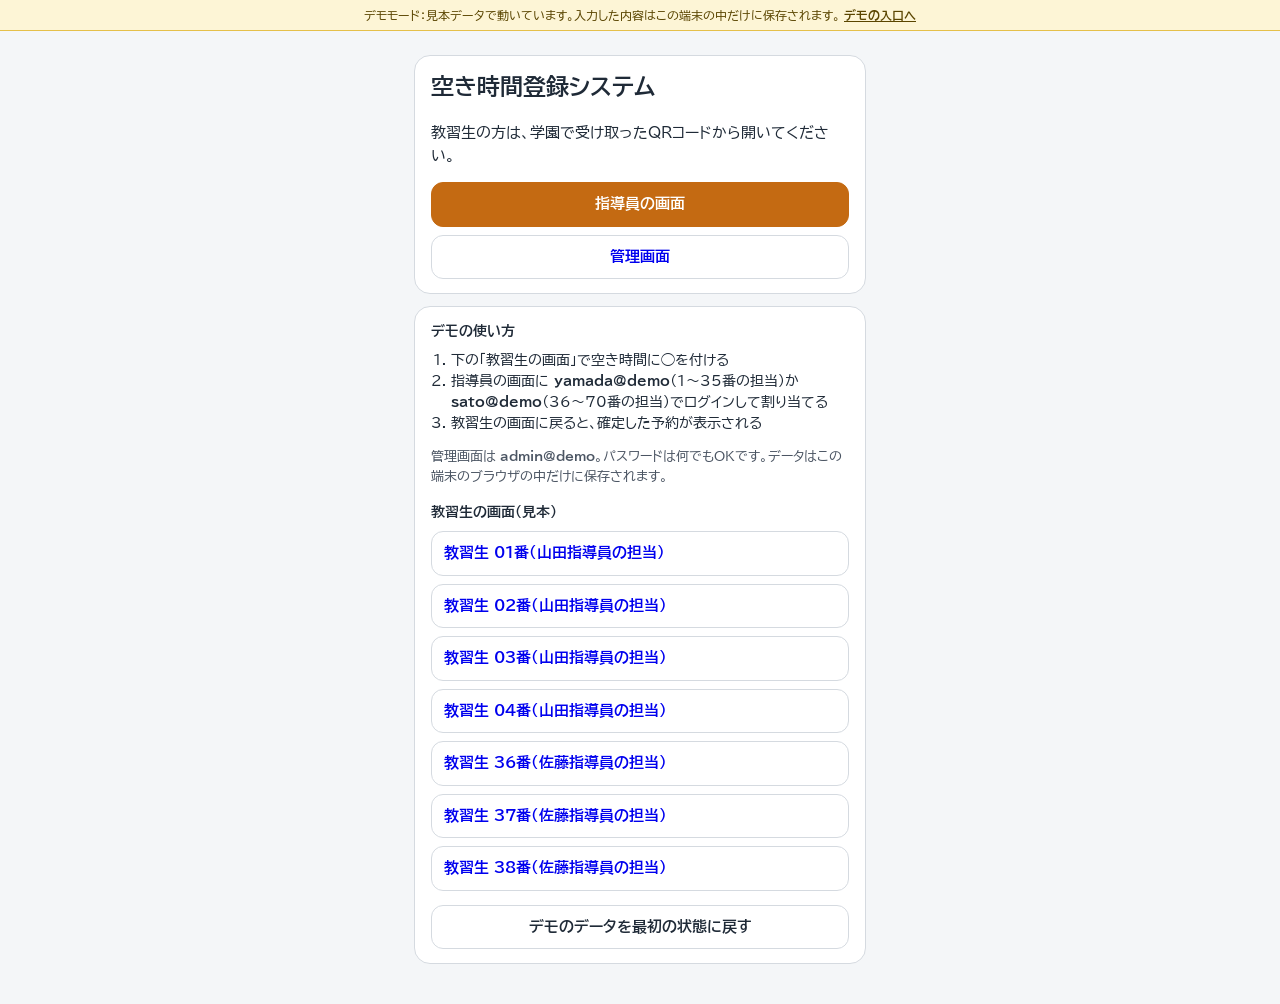
==== index.html @ 3cbebcf7 "web フォルダの中身をリポジトリ直下へ移動し、appUrl を GitHub Pages の URL に設定 - timetable/web/* をリポジトリ直下へ移動（GitHub Pages で" ====
<!doctype html>
<html lang="ja"><head><meta charset="utf-8"><meta name="viewport" content="width=device-width, initial-scale=1, viewport-fit=cover">
<title>空き時間登録システム</title>
<link rel="preconnect" href="https://fonts.googleapis.com">
<link href="https://fonts.googleapis.com/css2?family=BIZ+UDPGothic:wght@400;700&display=swap" rel="stylesheet">
<link rel="stylesheet" href="css/app.css"><link rel="icon" href="icons/icon-192.png">
<script src="js/config.js"></script></head>
<body><div class="wrap"><div id="app"><div class="loading">読み込み中…</div></div></div>
<script type="module">
import { DEMO, CFG, esc } from "./js/common.js";
import { resetDemo } from "./js/backend.js";
const app = document.getElementById("app");
let h = `<section class="panel"><div class="body"><h2 style="margin-top:0">空き時間登録システム</h2>
<p>教習生の方は、学園で受け取ったQRコードから開いてください。</p>
<div class="list"><a class="btn accent full center" style="text-decoration:none" href="instructor.html">指導員の画面</a>
<a class="btn full center" style="text-decoration:none" href="admin.html">管理画面</a></div></div></section>`;
if (DEMO) {
  const sample = [1, 2, 3, 4, 36, 37, 38].map(i => `demo-${String(i).padStart(2, "0")}`);
  h += `<section class="panel"><div class="body"><h3 style="margin-top:0">デモの使い方</h3>
  <ol style="padding-left:20px;margin:0 0 10px;font-size:14px"><li>下の「教習生の画面」で空き時間に◯を付ける</li><li>指導員の画面に <b>yamada@demo</b>（1〜35番の担当）か <b>sato@demo</b>（36〜70番の担当）でログインして割り当てる</li><li>教習生の画面に戻ると、確定した予約が表示される</li></ol>
  <p style="font-size:13px;color:var(--muted)">管理画面は <b>admin@demo</b>。パスワードは何でもOKです。データはこの端末のブラウザの中だけに保存されます。</p>
  <h3>教習生の画面（見本）</h3><div class="list">${sample.map((t, i) => `<a class="btn full" style="text-decoration:none;text-align:left" href="student.html?t=${t}">教習生 ${t.slice(5)}番（${i < 4 ? "山田" : "佐藤"}指導員の担当）</a>`).join("")}</div>
  <button class="btn full" style="margin-top:14px" id="reset">デモのデータを最初の状態に戻す</button></div></section>`;
}
app.innerHTML = h;
const r = document.getElementById("reset");
if (r) r.onclick = () => { if (confirm("デモのデータを最初の状態に戻します。よろしいですか？")) { resetDemo(); localStorage.removeItem("timetable_t"); alert("初期化しました"); } };
</script></body></html>
---- css/app.css ----
:root{
  --bg:#F4F6F8; --surface:#FFFFFF; --ink:#1F2A37; --muted:#4B5563; --line:#D5DAE0;
  --blue:#1F6FB2; --blue-soft:#E3EEF8; --orange:#C46A12; --orange-soft:#FDEEDD;
  --green:#1E7A4F; --green-soft:#E1F3EA; --lock:#7A4A12; --lv1:#2E8B57; --lv1-soft:#E3F4EA; --lv2:#C99A06; --lv2-soft:#FDF5D6; --lv3:#D0453A; --lv3-soft:#FBE4E2;
  box-sizing:border-box;
  padding-top:env(safe-area-inset-top,0px); padding-bottom:env(safe-area-inset-bottom,0px);
}
@media (prefers-color-scheme: dark){
  :root:not([data-theme="light"]){
    --bg:#12171D; --surface:#1B222B; --ink:#E8ECF1; --muted:#A7B0BB; --line:#334050;
    --blue:#6AAAE4; --blue-soft:#1C3247; --orange:#F0A35A; --orange-soft:#3A2814;
    --green:#5CC596; --green-soft:#173327; --lock:#F0C38A; --lv1:#4CC283; --lv1-soft:#163325; --lv2:#E5C04A; --lv2-soft:#3A3212; --lv3:#F07468; --lv3-soft:#3D1D1A;
  }
}
:root[data-theme="dark"]{
  --bg:#12171D; --surface:#1B222B; --ink:#E8ECF1; --muted:#A7B0BB; --line:#334050;
  --blue:#6AAAE4; --blue-soft:#1C3247; --orange:#F0A35A; --orange-soft:#3A2814;
  --green:#5CC596; --green-soft:#173327; --lock:#F0C38A; --lv1:#4CC283; --lv1-soft:#163325; --lv2:#E5C04A; --lv2-soft:#3A3212; --lv3:#F07468; --lv3-soft:#3D1D1A;
}
html{scroll-padding-top:env(safe-area-inset-top,0px)}
*,*::before,*::after{box-sizing:border-box}
body{margin:0;background:var(--bg);color:var(--ink);font-family:'BIZ UDPGothic','Hiragino Kaku Gothic ProN','Yu Gothic',sans-serif;font-size:15px;line-height:1.5}
button{font:inherit;color:inherit;cursor:pointer}
button:focus-visible,input:focus-visible{outline:3px solid var(--blue);outline-offset:2px}
.wrap{max-width:480px;margin:0 auto;padding:12px 14px 40px}
.demo-note{font-size:12px;color:var(--muted);text-align:center;margin:4px 0 10px}
.switch{display:grid;grid-template-columns:1fr 1fr;gap:4px;background:var(--surface);border:1px solid var(--line);border-radius:14px;padding:4px;position:sticky;top:env(safe-area-inset-top,0px);z-index:5}
.switch button{border:0;background:transparent;border-radius:10px;padding:10px 6px;font-weight:700;min-height:44px}
.switch button[aria-pressed="true"].s{background:var(--blue);color:#fff}
.switch button[aria-pressed="true"].i{background:var(--orange);color:#fff}
.panel{background:var(--surface);border:1px solid var(--line);border-radius:16px;margin-top:12px;overflow:hidden}
.phead{padding:14px 16px;border-bottom:1px solid var(--line);display:flex;justify-content:space-between;align-items:center;gap:10px}
.phead h2{margin:0;font-size:17px}
.phead small{color:var(--muted);font-size:12px}
.tabs{display:flex;border-bottom:1px solid var(--line)}
.tabs button{flex:1;border:0;background:transparent;padding:12px 4px;font-weight:700;color:var(--muted);border-bottom:3px solid transparent;min-height:44px;position:relative}
.tabs button[aria-selected="true"]{color:var(--blue);border-bottom-color:var(--blue)}
.dot{display:inline-block;min-width:18px;height:18px;padding:0 5px;border-radius:9px;background:var(--orange);color:#fff;font-size:11px;line-height:18px;margin-left:4px}
.body{padding:14px 16px}
.banner{border-radius:12px;padding:10px 12px;font-size:13px;margin-bottom:12px}
.banner.warn{background:var(--orange-soft);color:var(--ink)}
.banner.info{background:var(--blue-soft)}
.banner.ok{background:var(--green-soft)}
.months{display:flex;gap:8px;margin-bottom:10px}
.chip{border:1.5px solid var(--line);background:var(--surface);border-radius:999px;padding:7px 14px;min-height:40px;font-weight:700}
.chip[aria-pressed="true"]{border-color:var(--blue);background:var(--blue-soft);color:var(--blue)}
.chip.o[aria-pressed="true"]{border-color:var(--orange);background:var(--orange-soft);color:var(--orange)}
.gridwrap{overflow-x:auto;margin:0 -4px;padding:0 4px}
table.cal{border-collapse:separate;border-spacing:3px;font-size:12px}
.cal th{color:var(--muted);font-weight:400;padding:0 2px;white-space:nowrap}
.cal th.day{text-align:right;padding-right:6px}
.cal th.sat{color:var(--blue)} .cal th.sun{color:#C0392B}
.cell{width:30px;height:30px;border-radius:7px;border:1.5px solid var(--line);background:transparent;padding:0;display:flex;align-items:center;justify-content:center;font-size:13px;font-weight:700}
.cell.on{background:var(--blue);border-color:var(--blue);color:#fff}
.cell.booked{background:var(--orange-soft);border-color:var(--orange);color:var(--lock)}
.cell.req{background:repeating-linear-gradient(45deg,var(--orange-soft),var(--orange-soft) 4px,transparent 4px,transparent 8px);border-color:var(--orange);color:var(--lock)}
.legend{display:flex;flex-wrap:wrap;gap:12px;font-size:12px;color:var(--muted);margin:10px 0}
.legend span{display:inline-flex;align-items:center;gap:5px}
.sw{width:14px;height:14px;border-radius:4px;border:1.5px solid var(--line);display:inline-block}
.tools{display:grid;grid-template-columns:1fr 1fr;gap:8px;margin-top:6px}
.btn{border:1.5px solid var(--line);background:var(--surface);border-radius:12px;padding:10px 12px;min-height:44px;font-weight:700}
.btn.primary{background:var(--blue);border-color:var(--blue);color:#fff}
.btn.accent{background:var(--orange);border-color:var(--orange);color:#fff}
.btn.full{width:100%}
.btn:disabled{opacity:.45;cursor:not-allowed}
.list{display:flex;flex-direction:column;gap:8px}
.item{border:1px solid var(--line);border-radius:12px;padding:10px 12px;display:flex;justify-content:space-between;align-items:center;gap:10px}
.item .t{font-weight:700}
.item .s{font-size:12px;color:var(--muted)}
.tag{font-size:11px;font-weight:700;border-radius:6px;padding:2px 6px;white-space:nowrap}
.tag.new{background:var(--orange);color:#fff}
.tag.ok{background:var(--green-soft);color:var(--green)}
.tag.wait{background:var(--orange-soft);color:var(--lock)}
.tag.draft{background:var(--blue-soft);color:var(--blue)}
h3{font-size:14px;margin:16px 0 8px}
.hist{font-size:13px;color:var(--muted);display:flex;flex-direction:column;gap:6px}
.chips{display:flex;gap:6px;overflow-x:auto;padding-bottom:4px}
.chips .chip{flex-shrink:0;padding:6px 10px;min-height:44px;font-size:13px}
.chip .n{display:block;font-size:11px;font-weight:400;color:var(--muted)}
.field{display:flex;flex-direction:column;gap:4px;margin-bottom:10px}
.field label{font-size:13px;font-weight:700}
.field input{border:1.5px solid var(--line);border-radius:10px;padding:10px 12px;font:inherit;background:var(--surface);color:var(--ink);min-height:44px}
.sheet-bg{position:fixed;inset:0;background:rgba(0,0,0,.4);display:flex;align-items:flex-end;justify-content:center;z-index:20}
.sheet{background:var(--surface);width:100%;max-width:480px;border-radius:18px 18px 0 0;padding:18px 16px calc(18px + env(safe-area-inset-bottom,0px))}
.sheet h3{margin-top:0;font-size:16px}
.push{position:fixed;left:50%;top:calc(10px + env(safe-area-inset-top,0px));transform:translate(-50%,-140%);width:min(440px,calc(100% - 20px));background:var(--surface);border:1px solid var(--line);border-radius:16px;box-shadow:0 10px 30px rgba(0,0,0,.18);padding:12px 14px;display:flex;gap:10px;align-items:flex-start;z-index:30;transition:transform .45s cubic-bezier(.2,.9,.3,1.2);text-align:left;border-left:0}
.push.show{transform:translate(-50%,0)}
.push .ic{width:34px;height:34px;border-radius:9px;background:var(--blue);display:flex;align-items:center;justify-content:center;flex-shrink:0}
.push.orange .ic{background:var(--orange)}
.push .pt{font-size:12px;color:var(--muted)}
.push .pb{font-size:14px;font-weight:700}
.toast{position:fixed;left:50%;bottom:calc(18px + env(safe-area-inset-bottom,0px));transform:translateX(-50%);background:var(--ink);color:var(--bg);border-radius:10px;padding:10px 14px;font-size:13px;z-index:25;max-width:calc(100% - 24px)}
@media (prefers-reduced-motion: reduce){.push{transition:none}}

.sum{display:grid;grid-template-columns:repeat(3,1fr);gap:6px;margin-bottom:12px}
.sum div{background:var(--bg);border-radius:10px;padding:8px;text-align:center;font-size:12px;color:var(--muted)}
.sum b{display:block;font-size:18px;color:var(--ink)}
.sum .alert b{color:var(--orange)}
.seg{display:grid;grid-template-columns:1fr 1fr;gap:4px;background:var(--bg);border-radius:12px;padding:4px;margin-bottom:10px}
.seg button{border:0;background:transparent;border-radius:9px;padding:8px;font-weight:700;min-height:44px;color:var(--muted)}
.seg button[aria-pressed="true"]{background:var(--surface);color:var(--orange);box-shadow:0 1px 3px rgba(0,0,0,.12)}
table.wk{border-collapse:separate;border-spacing:3px;width:100%;table-layout:fixed;font-size:12px}
.wk th{color:var(--muted);font-weight:400}
.wk th.pl{width:44px;text-align:right;padding-right:4px;line-height:1.2}
.wk th.pl small{display:block;font-size:10px}
.wc{width:100%;height:40px;border-radius:7px;border:1.5px solid var(--line);background:transparent;padding:0;font-size:12px;font-weight:700;line-height:1.15}
.wc.lv1{background:var(--lv1-soft);border-color:var(--lv1)} .wc.lv2{background:var(--lv2-soft);border-color:var(--lv2)} .wc.lv3{background:var(--lv3-soft);border-color:var(--lv3)}
.wc .bar{display:block;height:5px;margin:3px 5px 0;border-radius:3px;background:var(--line);overflow:hidden}
.wc .bar i{display:block;height:100%;border-radius:3px}
.wc.lv1 .bar i{background:var(--lv1)} .wc.lv2 .bar i{background:var(--lv2)} .wc.lv3 .bar i{background:var(--lv3)}
.heatleg{display:flex;flex-wrap:wrap;gap:10px;font-size:12px;color:var(--muted);margin-bottom:6px;align-items:center}
.heatleg span{display:inline-flex;align-items:center;gap:4px}
.heatleg i{width:14px;height:14px;border-radius:4px;display:inline-block;border:1.5px solid}
.wc.bk{background:var(--orange);border-color:var(--orange);color:#fff}
.wc.bk.draft{background:var(--orange-soft);color:var(--lock)}
.wc.cand{background:var(--blue);border-color:var(--blue);color:#fff}
.wc.off{opacity:.35}
.wc small{display:block;font-weight:400;font-size:10px}
.picking{display:flex;justify-content:space-between;align-items:center;gap:8px;background:var(--blue-soft);border-radius:10px;padding:8px 10px;margin-bottom:8px;font-size:13px}
.slist{display:flex;flex-direction:column;gap:6px;margin-top:10px}
.srow{border:1px solid var(--line);border-radius:10px;padding:8px 10px;display:flex;justify-content:space-between;align-items:center;gap:8px;background:var(--surface);text-align:left;width:100%}
.srow[aria-pressed="true"]{border-color:var(--blue);background:var(--blue-soft)}
.srow .t{font-weight:700}
.srow .s{font-size:12px;color:var(--muted)}
.cnt{font-size:12px;font-weight:700;border-radius:6px;padding:2px 7px;white-space:nowrap}
.cnt.zero{background:var(--orange-soft);color:var(--lock)}
.cnt.some{background:var(--green-soft);color:var(--green)}
.sheet .list{max-height:55vh;overflow:auto}
.guide{font-size:13px;background:var(--surface);border:1px dashed var(--line);border-radius:12px;padding:10px 12px;margin-top:12px;color:var(--muted)}
.guide ol{margin:4px 0 0;padding-left:20px}

/* ---- 本番用の追加 ---- */
.topbar{display:flex;justify-content:space-between;align-items:center;gap:8px;margin-bottom:10px}
.topbar h1{font-size:16px;margin:0}
.topbar small{color:var(--muted);font-size:12px}
.linkbtn{border:0;background:none;color:var(--blue);font-weight:700;padding:8px;min-height:44px}
.center{text-align:center}
.err{background:var(--orange-soft);border-radius:12px;padding:14px;margin-top:20px}
.weeknav{display:flex;justify-content:space-between;align-items:center;gap:8px;margin-bottom:10px}
.weeknav b{font-size:15px}
.tag.late{background:var(--orange-soft);color:var(--lock)}
table.adm{border-collapse:collapse;width:100%;font-size:13px}
.adm th,.adm td{border-bottom:1px solid var(--line);padding:6px 4px;text-align:left;vertical-align:middle}
.adm th{color:var(--muted);font-weight:400;font-size:12px}
.row{display:grid;grid-template-columns:1fr 1fr;gap:8px}
select{border:1.5px solid var(--line);border-radius:10px;padding:10px 12px;font:inherit;background:var(--surface);color:var(--ink);min-height:44px}
.wrap.wide{max-width:960px}
.loading{color:var(--muted);text-align:center;padding:30px 0}
@media print{.noprint{display:none!important} body{background:#fff}}

.wc.cand.hw{background:var(--orange);border-color:var(--orange)}
.wc.cand.kk{background:var(--green);border-color:var(--green)}
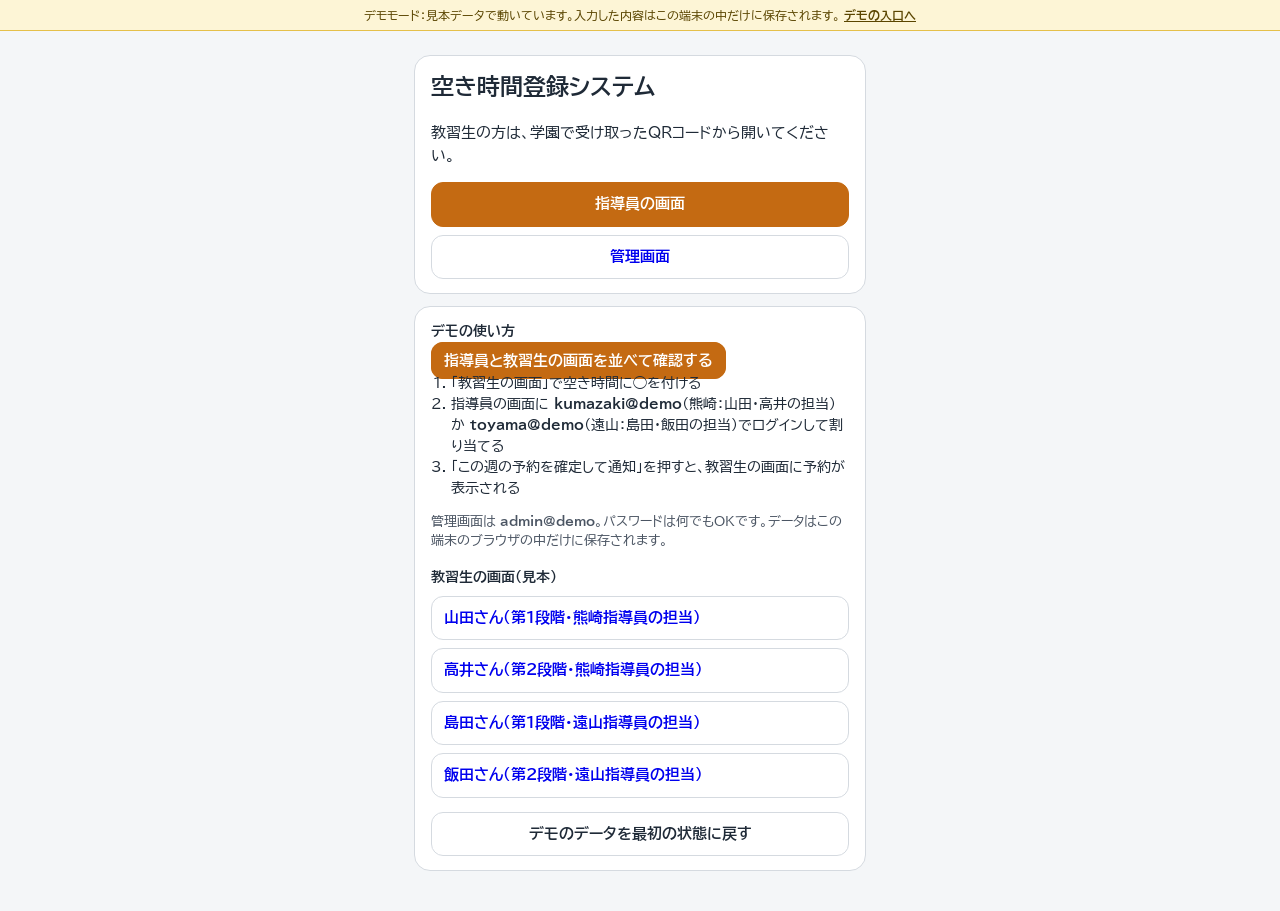
==== commit 754a0f81: "締切後は◯を外せないように、外された◯の警告、デモを4人に、2画面を並べる確認ページ - 教習生：締切を過ぎた月は◯を付けられるが外せない（config.noRemoveAfterDeadline）。" ====
--- a/index.html
+++ b/index.html
@@ -7,7 +7,7 @@
 <script src="js/config.js"></script></head>
 <body><div class="wrap"><div id="app"><div class="loading">読み込み中…</div></div></div>
 <script type="module">
-import { DEMO, CFG, esc } from "./js/common.js";
+import { DEMO, CFG, esc, DEMO_STUDENTS, DEMO_USERS } from "./js/common.js";
 import { resetDemo } from "./js/backend.js";
 const app = document.getElementById("app");
 let h = `<section class="panel"><div class="body"><h2 style="margin-top:0">空き時間登録システム</h2>
@@ -15,11 +15,12 @@
 <div class="list"><a class="btn accent full center" style="text-decoration:none" href="instructor.html">指導員の画面</a>
 <a class="btn full center" style="text-decoration:none" href="admin.html">管理画面</a></div></div></section>`;
 if (DEMO) {
-  const sample = [1, 2, 3, 4, 36, 37, 38].map(i => `demo-${String(i).padStart(2, "0")}`);
+  const ins = Object.fromEntries(Object.values(DEMO_USERS).map(u => [u.uid, u.name]));
   h += `<section class="panel"><div class="body"><h3 style="margin-top:0">デモの使い方</h3>
-  <ol style="padding-left:20px;margin:0 0 10px;font-size:14px"><li>下の「教習生の画面」で空き時間に◯を付ける</li><li>指導員の画面に <b>yamada@demo</b>（1〜35番の担当）か <b>sato@demo</b>（36〜70番の担当）でログインして割り当てる</li><li>教習生の画面に戻ると、確定した予約が表示される</li></ol>
+  <a class="btn accent full center" style="text-decoration:none;margin-bottom:10px" href="demo.html">指導員と教習生の画面を並べて確認する</a>
+  <ol style="padding-left:20px;margin:0 0 10px;font-size:14px"><li>「教習生の画面」で空き時間に◯を付ける</li><li>指導員の画面に <b>kumazaki@demo</b>（熊崎：山田・高井の担当）か <b>toyama@demo</b>（遠山：島田・飯田の担当）でログインして割り当てる</li><li>「この週の予約を確定して通知」を押すと、教習生の画面に予約が表示される</li></ol>
   <p style="font-size:13px;color:var(--muted)">管理画面は <b>admin@demo</b>。パスワードは何でもOKです。データはこの端末のブラウザの中だけに保存されます。</p>
-  <h3>教習生の画面（見本）</h3><div class="list">${sample.map((t, i) => `<a class="btn full" style="text-decoration:none;text-align:left" href="student.html?t=${t}">教習生 ${t.slice(5)}番（${i < 4 ? "山田" : "佐藤"}指導員の担当）</a>`).join("")}</div>
+  <h3>教習生の画面（見本）</h3><div class="list">${DEMO_STUDENTS.map(s => `<a class="btn full" style="text-decoration:none;text-align:left" href="student.html?t=${s.tok}">${esc(s.name)}さん（第${s.stage}段階・${esc(ins[s.instructorUid])}指導員の担当）</a>`).join("")}</div>
   <button class="btn full" style="margin-top:14px" id="reset">デモのデータを最初の状態に戻す</button></div></section>`;
 }
 app.innerHTML = h;
--- a/css/app.css
+++ b/css/app.css
@@ -114,6 +114,7 @@
 .heatleg i{width:14px;height:14px;border-radius:4px;display:inline-block;border:1.5px solid}
 .wc.bk{background:var(--orange);border-color:var(--orange);color:#fff}
 .wc.bk.draft{background:var(--orange-soft);color:var(--lock)}
+.wc.bk.gone{background:var(--lv3-soft);border-color:var(--lv3);color:var(--lv3)}
 .wc.cand{background:var(--blue);border-color:var(--blue);color:#fff}
 .wc.off{opacity:.35}
 .wc small{display:block;font-weight:400;font-size:10px}
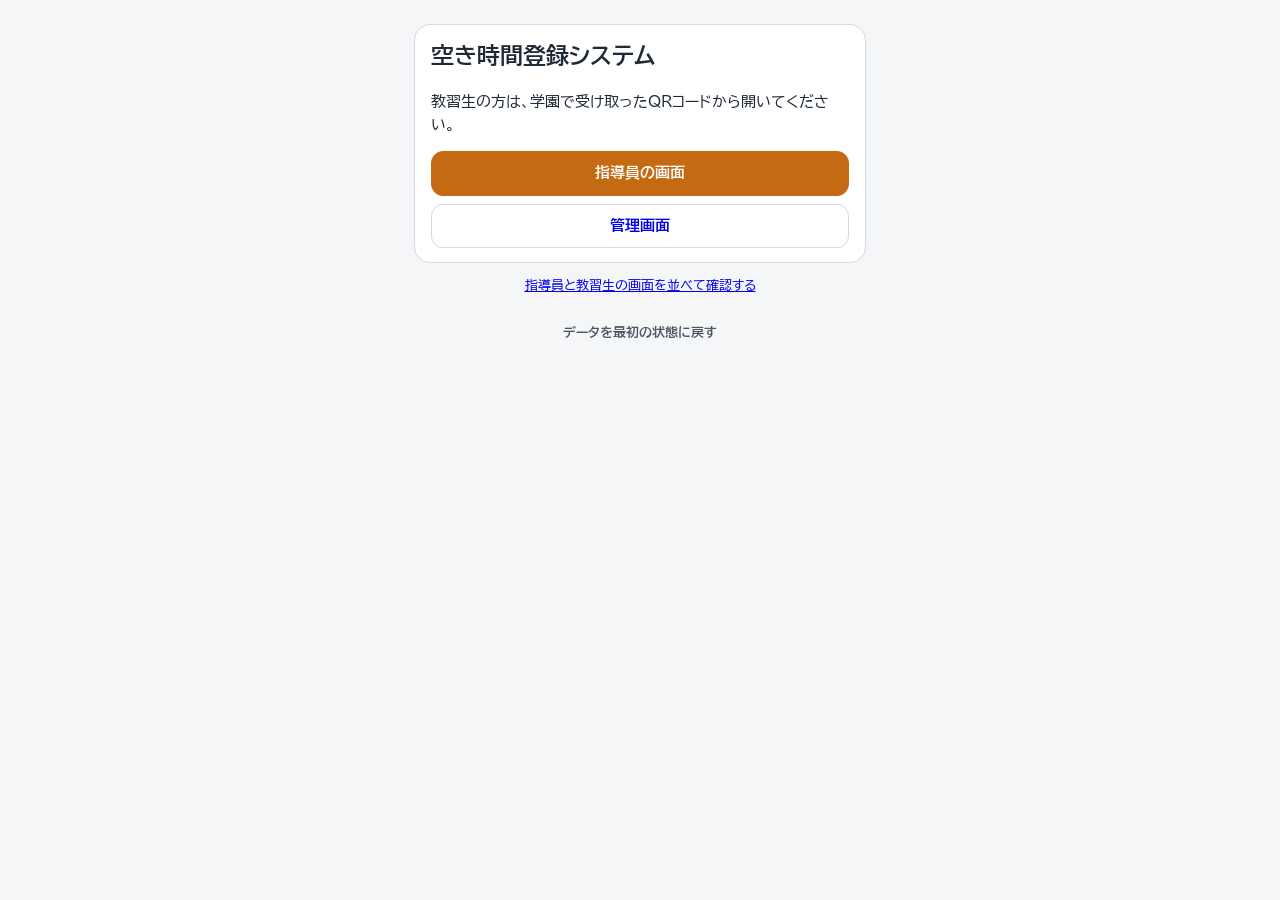
==== commit 078425b0: "画面から「デモ」の表示を消して、本番と同じ見た目にする - デモの帯・ログイン画面のデモ用ヒント・入口ページのデモ説明を削除 - 仮のログインを kumazaki@local / toyama@loc" ====
--- a/index.html
+++ b/index.html
@@ -7,7 +7,7 @@
 <script src="js/config.js"></script></head>
 <body><div class="wrap"><div id="app"><div class="loading">読み込み中…</div></div></div>
 <script type="module">
-import { DEMO, CFG, esc, DEMO_STUDENTS, DEMO_USERS } from "./js/common.js";
+import { DEMO, CFG, esc } from "./js/common.js";
 import { resetDemo } from "./js/backend.js";
 const app = document.getElementById("app");
 let h = `<section class="panel"><div class="body"><h2 style="margin-top:0">空き時間登録システム</h2>
@@ -15,15 +15,11 @@
 <div class="list"><a class="btn accent full center" style="text-decoration:none" href="instructor.html">指導員の画面</a>
 <a class="btn full center" style="text-decoration:none" href="admin.html">管理画面</a></div></div></section>`;
 if (DEMO) {
-  const ins = Object.fromEntries(Object.values(DEMO_USERS).map(u => [u.uid, u.name]));
-  h += `<section class="panel"><div class="body"><h3 style="margin-top:0">デモの使い方</h3>
-  <a class="btn accent full center" style="text-decoration:none;margin-bottom:10px" href="demo.html">指導員と教習生の画面を並べて確認する</a>
-  <ol style="padding-left:20px;margin:0 0 10px;font-size:14px"><li>「教習生の画面」で空き時間に◯を付ける</li><li>指導員の画面に <b>kumazaki@demo</b>（熊崎：山田・高井の担当）か <b>toyama@demo</b>（遠山：島田・飯田の担当）でログインして割り当てる</li><li>「この週の予約を確定して通知」を押すと、教習生の画面に予約が表示される</li></ol>
-  <p style="font-size:13px;color:var(--muted)">管理画面は <b>admin@demo</b>。パスワードは何でもOKです。データはこの端末のブラウザの中だけに保存されます。</p>
-  <h3>教習生の画面（見本）</h3><div class="list">${DEMO_STUDENTS.map(s => `<a class="btn full" style="text-decoration:none;text-align:left" href="student.html?t=${s.tok}">${esc(s.name)}さん（第${s.stage}段階・${esc(ins[s.instructorUid])}指導員の担当）</a>`).join("")}</div>
-  <button class="btn full" style="margin-top:14px" id="reset">デモのデータを最初の状態に戻す</button></div></section>`;
+  // Firebaseに切り替える前（データはこの端末の中だけ）の間だけ出す
+  h += `<p class="center" style="font-size:13px"><a href="check.html">指導員と教習生の画面を並べて確認する</a></p>
+  <p class="center"><button class="linkbtn" id="reset" style="font-size:13px;color:var(--muted)">データを最初の状態に戻す</button></p>`;
 }
 app.innerHTML = h;
 const r = document.getElementById("reset");
-if (r) r.onclick = () => { if (confirm("デモのデータを最初の状態に戻します。よろしいですか？")) { resetDemo(); localStorage.removeItem("timetable_t"); alert("初期化しました"); } };
+if (r) r.onclick = () => { if (confirm("この端末のデータを最初の状態に戻します。よろしいですか？")) { resetDemo(); localStorage.removeItem("timetable_t"); alert("初期化しました"); } };
 </script></body></html>
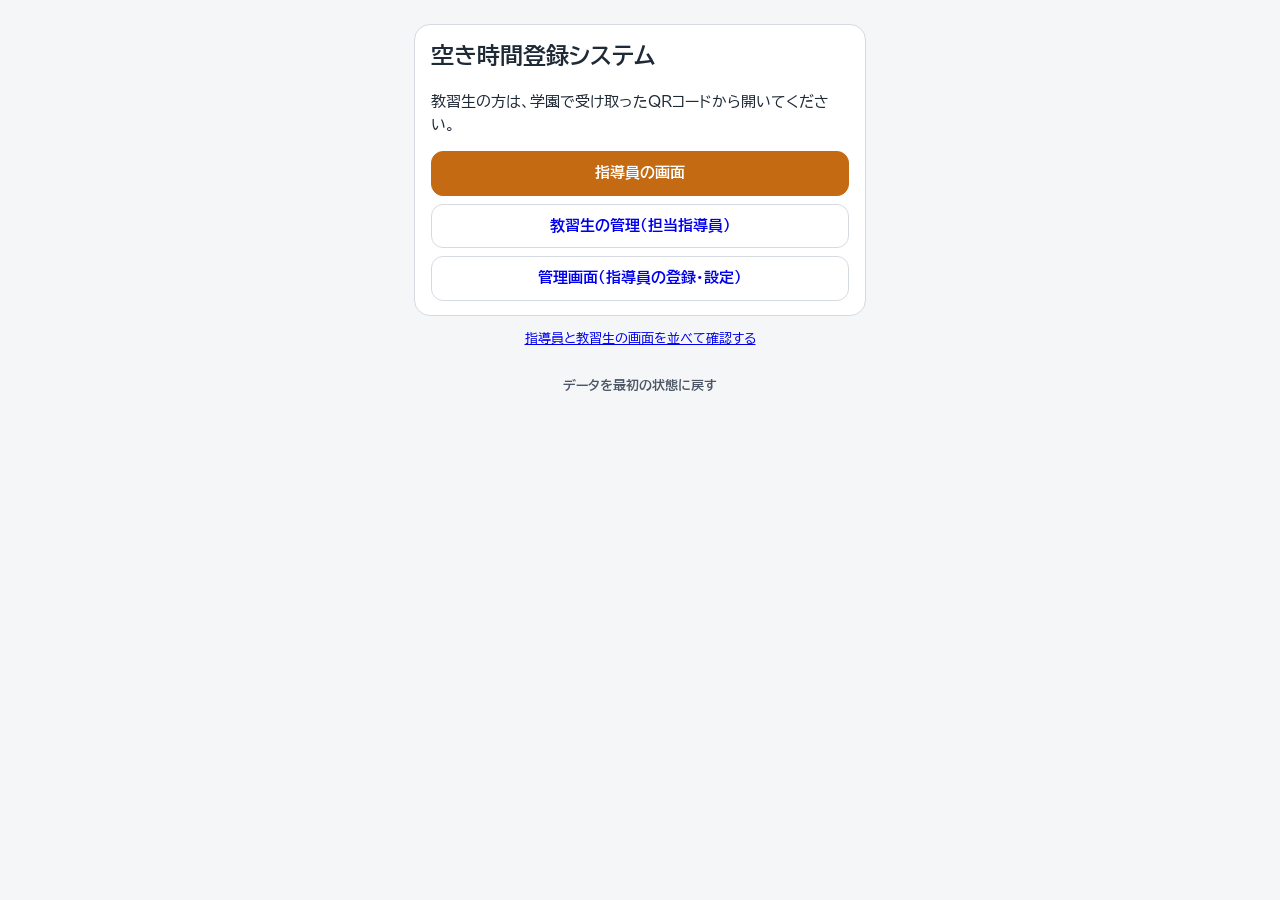
==== commit 8f345a1b: "管理画面を2つに分ける（大元の管理／担当指導員の管理） - manage.html：担当指導員が自分の担当の教習生を登録・編集・削除し、QRカードの印刷・再発行をする - admin.html：指導員" ====
--- a/index.html
+++ b/index.html
@@ -13,7 +13,8 @@
 let h = `<section class="panel"><div class="body"><h2 style="margin-top:0">空き時間登録システム</h2>
 <p>教習生の方は、学園で受け取ったQRコードから開いてください。</p>
 <div class="list"><a class="btn accent full center" style="text-decoration:none" href="instructor.html">指導員の画面</a>
-<a class="btn full center" style="text-decoration:none" href="admin.html">管理画面</a></div></div></section>`;
+<a class="btn full center" style="text-decoration:none" href="manage.html">教習生の管理（担当指導員）</a>
+<a class="btn full center" style="text-decoration:none" href="admin.html">管理画面（指導員の登録・設定）</a></div></div></section>`;
 if (DEMO) {
   // Firebaseに切り替える前（データはこの端末の中だけ）の間だけ出す
   h += `<p class="center" style="font-size:13px"><a href="check.html">指導員と教習生の画面を並べて確認する</a></p>
--- a/css/app.css
+++ b/css/app.css
@@ -114,6 +114,8 @@
 .heatleg i{width:14px;height:14px;border-radius:4px;display:inline-block;border:1.5px solid}
 .wc.bk{background:var(--orange);border-color:var(--orange);color:#fff}
 .wc.bk.draft{background:var(--orange-soft);color:var(--lock)}
+.wc.bk.done{background:var(--green-soft);border-color:var(--green);color:var(--green)}
+.wc.bk.absent{background:var(--bg);border-color:var(--line);color:var(--muted);text-decoration:line-through}
 .wc.bk.gone{background:var(--lv3-soft);border-color:var(--lv3);color:var(--lv3)}
 .wc.cand{background:var(--blue);border-color:var(--blue);color:#fff}
 .wc.off{opacity:.35}
@@ -152,3 +154,8 @@
 
 .wc.cand.hw{background:var(--orange);border-color:var(--orange)}
 .wc.cand.kk{background:var(--green);border-color:var(--green)}
+
+.prog{background:var(--bg);border-radius:12px;padding:12px;margin-bottom:12px}
+.prog .bar{height:10px;border-radius:5px;background:var(--line);overflow:hidden;margin:8px 0 4px}
+.prog .bar i{display:block;height:100%;background:var(--green)}
+.prog .bar i.over{background:var(--orange)}
